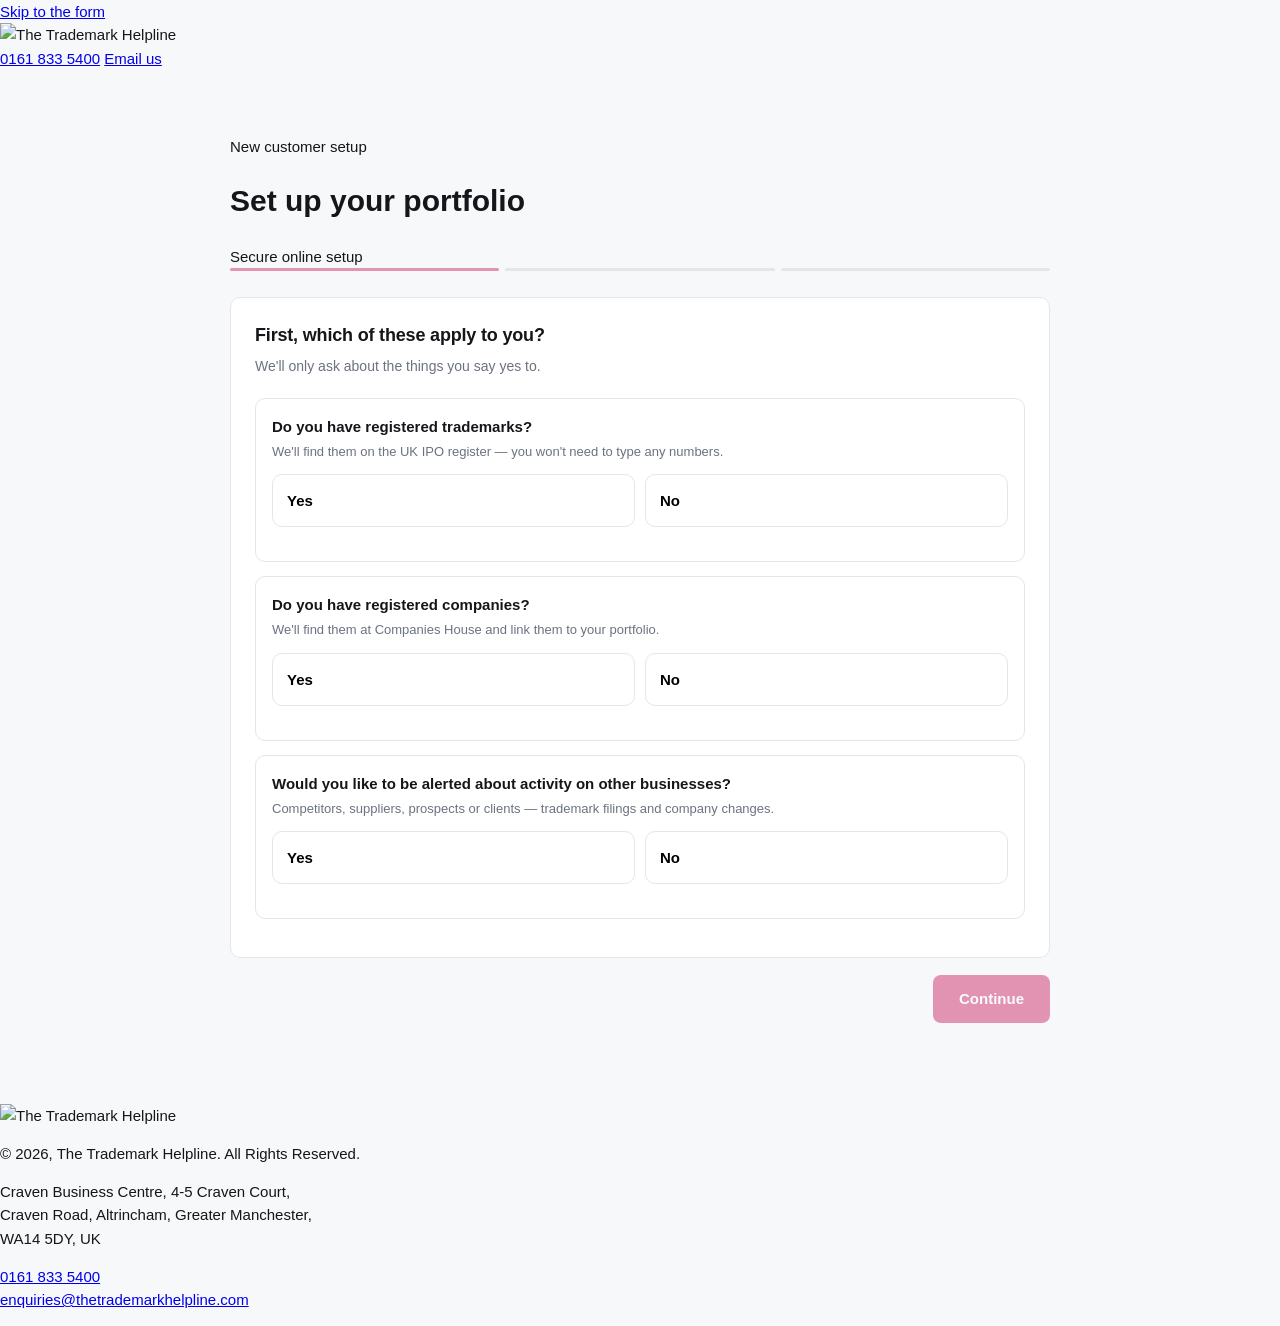
==== v2/index.html @ a7857f86 "update v2/index.html" ====
<!doctype html>
<html lang="en-GB">
<head>
<meta charset="utf-8">
<meta name="viewport" content="width=device-width, initial-scale=1">
<meta name="tmh-build" content="build 22 Sep 10:32">
<title>Set up your portfolio — The Trademark Helpline</title>
<style>
  :root{
    --ink:#14161a; --muted:#6b7280; --line:#e4e6ea; --bg:#f7f8fa; --card:#fff;
    --brand:#c81b5b; --brand-dark:#a5164b; --brand-tint:#fdeef4;
    --ok:#0f7b4f; --ok-tint:#e8f5ee; --warn:#8a5a00; --warn-tint:#fdf3e0;
    --r:10px;
  }
  *{box-sizing:border-box}
  body{margin:0;background:var(--bg);color:var(--ink);
       font:15px/1.55 -apple-system,BlinkMacSystemFont,"Segoe UI",Inter,Roboto,sans-serif}
  .wrap{max-width:860px;margin:0 auto;padding:28px 20px 80px}
  header{display:flex;align-items:baseline;gap:12px;margin-bottom:22px}
  header h1{font-size:21px;margin:0;letter-spacing:-.01em}
  header .sub{color:var(--muted);font-size:13px}

  /* progress */
  .steps{display:flex;gap:6px;margin-bottom:26px;flex-wrap:wrap}
  .steps div{flex:1;min-width:60px;height:3px;border-radius:2px;background:var(--line)}
  .steps div.done{background:var(--brand)}
  .steps div.now{background:var(--brand);opacity:.45}

  .card{background:var(--card);border:1px solid var(--line);border-radius:var(--r);
        padding:24px;margin-bottom:16px}
  h2{font-size:18px;margin:0 0 6px;letter-spacing:-.01em}
  .lead{color:var(--muted);margin:0 0 20px;font-size:14px}
  h3{font-size:14px;margin:22px 0 10px;text-transform:uppercase;letter-spacing:.05em;color:var(--muted)}

  /* choices */
  .choice{display:flex;gap:10px;margin:10px 0 18px}
  .choice button{flex:1;padding:14px;border:1px solid var(--line);background:#fff;
    border-radius:var(--r);font:inherit;cursor:pointer;text-align:left}
  .choice button:hover{border-color:var(--brand)}
  .choice button[aria-pressed="true"]{border-color:var(--brand);background:var(--brand-tint);
    box-shadow:inset 0 0 0 1px var(--brand)}
  .choice .q{font-weight:600;display:block}
  .choice .h{color:var(--muted);font-size:13px}

  .ask{border:1px solid var(--line);border-radius:var(--r);padding:16px;margin-bottom:14px}
  .ask p{margin:0 0 4px;font-weight:600}
  .ask .h{color:var(--muted);font-size:13px;margin-bottom:12px}

  /* search */
  .searchbar{display:flex;gap:8px;margin-bottom:6px}
  .searchbar select,.searchbar input,.searchbar button{
    font:inherit;padding:11px 12px;border:1px solid var(--line);border-radius:8px;background:#fff}
  .searchbar input{flex:1;min-width:0}
  .searchbar input:focus,.searchbar select:focus{outline:2px solid var(--brand);outline-offset:-1px}
  .searchbar button{background:var(--brand);color:#fff;border-color:var(--brand);
    cursor:pointer;font-weight:600;padding-inline:20px}
  .searchbar button:disabled{opacity:.5;cursor:default}
  .hint{color:var(--muted);font-size:13px;margin:0 0 16px}

  /* rows */
  .rows{border:1px solid var(--line);border-radius:var(--r);overflow:hidden;margin-bottom:14px}
  .row{display:flex;gap:12px;align-items:flex-start;padding:12px 14px;border-bottom:1px solid var(--line);
       background:#fff}
  .row:last-child{border-bottom:0}
  .row:hover{background:#fcfcfd}
  .row input[type=checkbox]{margin-top:3px;width:16px;height:16px;accent-color:var(--brand);flex:none}
  .row .main{flex:1;min-width:0}
  .row .t{font-weight:600}
  .row .m{color:var(--muted);font-size:13px;margin-top:1px}
  .row .act{flex:none}
  .row.pick{cursor:pointer}

  .tag{display:inline-block;font-size:11px;padding:2px 7px;border-radius:99px;
       border:1px solid var(--line);color:var(--muted);margin-left:6px;vertical-align:1px}
  .tag.ok{background:var(--ok-tint);color:var(--ok);border-color:transparent}
  .tag.warn{background:var(--warn-tint);color:var(--warn);border-color:transparent}
  .tag.brand{background:var(--brand-tint);color:var(--brand-dark);border-color:transparent}

  .group{border:1px solid var(--line);border-radius:var(--r);margin-bottom:14px;overflow:hidden}
  .group>.head{display:flex;justify-content:space-between;align-items:center;gap:12px;
       padding:13px 14px;background:#fbfbfc;border-bottom:1px solid var(--line)}
  .group>.head .t{font-weight:600}
  .group>.head .m{color:var(--muted);font-size:13px}

  button.link{background:none;border:0;color:var(--brand);font:inherit;cursor:pointer;
       padding:0;text-decoration:underline}
  button.ghost{background:#fff;border:1px solid var(--line);border-radius:8px;
       padding:7px 12px;font:inherit;cursor:pointer;font-size:13px}
  button.ghost:hover{border-color:var(--brand);color:var(--brand-dark)}

  /* users */
  .user{border:1px solid var(--line);border-radius:var(--r);padding:16px;margin-bottom:12px}
  .user .hd{display:flex;justify-content:space-between;align-items:center;margin-bottom:12px}
  .grid{display:grid;grid-template-columns:1fr 1fr;gap:10px}
  .grid label{display:block;font-size:12px;color:var(--muted);margin-bottom:4px}
  .grid input{width:100%;font:inherit;padding:9px 10px;border:1px solid var(--line);border-radius:8px}
  .grid input:focus{outline:2px solid var(--brand);outline-offset:-1px}
  .perms{display:flex;flex-wrap:wrap;gap:8px;margin-top:12px}
  .perms label{display:flex;align-items:center;gap:6px;font-size:13px;padding:6px 10px;
       border:1px solid var(--line);border-radius:99px;cursor:pointer}
  .perms input{accent-color:var(--brand)}
  .perms label:has(input:checked){border-color:var(--brand);background:var(--brand-tint)}

  /* nav */
  .nav{display:flex;justify-content:space-between;align-items:center;gap:12px;margin-top:8px}
  .nav .right{display:flex;gap:10px;align-items:center}
  .primary{background:var(--brand);color:#fff;border:0;border-radius:8px;padding:12px 26px;
       font:inherit;font-weight:600;cursor:pointer}
  .primary:disabled{opacity:.45;cursor:default}
  .secondary{background:#fff;border:1px solid var(--line);border-radius:8px;padding:12px 20px;
       font:inherit;cursor:pointer}
  .saved{color:var(--ok);font-size:13px}
  .saved.failed{color:#a11;font-weight:600}

  .empty{padding:26px;text-align:center;color:var(--muted);border:1px dashed var(--line);
       border-radius:var(--r);font-size:14px}
  .spin{display:inline-block;width:14px;height:14px;border:2px solid var(--line);
       border-top-color:var(--brand);border-radius:50%;animation:s .7s linear infinite;vertical-align:-2px}
  @keyframes s{to{transform:rotate(360deg)}}
  .err{background:#fdecec;color:#a11;border-radius:8px;padding:10px 12px;font-size:14px;margin-bottom:12px}
  .none{padding:18px;color:var(--muted);font-size:14px}
  @media(max-width:640px){.grid{grid-template-columns:1fr}.choice{flex-direction:column}}
  @media screen and (max-width:640px){.table-scroll{overflow-x:auto}}

  /* order summary */
  .done-head{border-left:3px solid var(--ok)}
  .sum-table{width:100%;border-collapse:collapse;font-size:14px}
  .sum-table td{padding:8px 12px 8px 14px;border-top:1px solid var(--line);vertical-align:top}
  .sum-table tr:first-child td{border-top:0}
  .sum-table td:nth-child(2),.sum-table td:nth-child(3),.sum-table td:nth-child(4){
    color:var(--muted);font-size:13px}
  .group .sum-table td{padding-left:14px}
  ol.next{margin:0 0 14px;padding-left:20px}
  ol.next li{margin-bottom:10px}
  ol.next strong{display:block}

  @media print{
    body{background:#fff}
    .wrap{padding:0;max-width:none}
    .nav,.steps,#printSummary{display:none}
    .card{border:0;padding:0 0 18px;margin:0;break-inside:avoid}
    .group,.sum-table tr{break-inside:avoid}
    h2{font-size:16px}
  }
</style>
<link rel="stylesheet" href="./assets/onboarding-shell.css">
</head>
<body>
<a class="skip-link" href="#onboarding-main">Skip to the form</a>
<header class="site-header">
  <div class="site-header__inner">
    <img src="./assets/tmh-logo-white.svg" alt="The Trademark Helpline" width="225" height="60">
    <div class="site-header__contact" aria-label="Contact The Trademark Helpline">
      <a href="tel:+441618335400">0161 833 5400</a>
      <a href="mailto:enquiries@thetrademarkhelpline.com">Email us</a>
    </div>
  </div>
</header>
<main class="wrap" id="onboarding-main">
  <div class="form-heading">
    <div>
      <p class="eyebrow">New customer setup</p>
      <h1>Set up your portfolio</h1>
    </div>
    <span class="sub">Secure online setup</span>
  </div>
  <div class="steps" id="progress"></div>
  <div id="stage"></div>
  <div class="nav">
    <button class="secondary" id="back">Back</button>
    <div class="right">
      <span class="saved" id="saved"></span>
      <button class="primary" id="next">Continue</button>
    </div>
  </div>
</main>
<footer class="site-footer">
  <div class="site-footer__inner">
    <div>
      <img src="./assets/tmh-logo-white.svg" alt="The Trademark Helpline" width="225" height="60">
      <p>© 2026, The Trademark Helpline. All Rights Reserved.</p>
    </div>
    <div class="site-footer__details">
      <p>Craven Business Centre, 4-5 Craven Court,<br>
        Craven Road, Altrincham, Greater Manchester,<br>WA14 5DY, UK</p>
      <p><a href="tel:+441618335400">0161 833 5400</a><br>
        <a href="mailto:enquiries@thetrademarkhelpline.com">enquiries@thetrademarkhelpline.com</a></p>
    </div>
  </div>
</footer>

<script>
const WATCH_TYPES = [
  ['competitor','Competitor'], ['supplier','Supplier'],
  ['prospect','Prospect'],     ['client','Client'],
];

/* Being in a portfolio is a view, not a claim of ownership. A client can
   legitimately hold a group company's mark, or one they merely want in sight,
   and neither implies a right to change it. Recorded per item, stated by the
   client at the moment they are looking at it — the only time they reliably
   know. Entitlement is derived from this later; it is never inferred from
   membership. */
const BASIS = [
  ['owned',      'We own this',        'Registered to us or our applicant record'],
  ['group',      'Group company',      'Owned by a company in our group'],
  ['managed',    'We manage it',       'Someone else owns it; we act for them'],
  ['monitoring', 'Monitoring only',    'Not ours — we want it in view'],
];
const basisSelect = (val, attr) => `<select ${attr} title="Why is this in your portfolio?">` +
  BASIS.map(([v,l])=>`<option value="${v}" ${(val||'owned')===v?'selected':''}>${l}</option>`).join('') +
  `</select>`;

function newSubmissionId(){
  if (globalThis.crypto?.randomUUID) return globalThis.crypto.randomUUID();
  return 'xxxxxxxx-xxxx-4xxx-yxxx-xxxxxxxxxxxx'.replace(/[xy]/g, c => {
    const r = Math.floor(Math.random() * 16);
    return (c === 'x' ? r : (r & 3) | 8).toString(16);
  });
}

const S = {
  submissionId: newSubmissionId(),
  version: 0,
  router: { trademarks:null, companies:null, watchlist:null },
  applicants: [],      // {ipo,name,kind,postcode,marks:[{...,include}],companies:[]}
  companies: [],       // {company_number,company_name,...,include}
  users: [ blankUser(true) ],
  watch: { applicants:[], companies:[] },   // each carries .relationship
};

function blankUser(primary){
  return { primary, first:'', last:'', position:'', email:'', mobile:'',
           reports: !!primary,
           perms:{ read:true, request:false, authorise:false, pay:false } };
}

const steps = () => {
  const out = [{id:'router', label:'About you'}];
  if (S.router.trademarks) out.push({id:'trademarks', label:'Trademarks'});
  if (S.router.companies)  out.push({id:'companies',  label:'Companies'});
  out.push({id:'users', label:'Users'});
  if (S.router.watchlist)  out.push({id:'watch', label:'Watchlist'});
  out.push({id:'review', label:'Review'});
  return out;
};
let at = 0;

const esc = s => String(s ?? '').replace(/[&<>"]/g, c => ({'&':'&amp;','<':'&lt;','>':'&gt;','"':'&quot;'}[c]));
const $  = s => document.querySelector(s);

function labelVisibleControls(){
  document.querySelectorAll('input, select, textarea').forEach(control => {
    if (control.getAttribute('aria-label') || control.getAttribute('aria-labelledby') ||
        control.getAttribute('title') || control.closest('label')) return;
    const label = control.parentElement?.querySelector(':scope > label');
    const name = label?.textContent?.trim() || control.getAttribute('placeholder');
    if (name) control.setAttribute('aria-label', name);
  });
}

const PORTAL_API = globalThis.TMH_PORTAL_API_BASE ||
  'https://tmh-portal-git-dev-alexs-projects-5ddeff74.vercel.app/api/onboarding-intake';
const LOOKUP_API = PORTAL_API + '/lookups';

/* What the registers said at the moment of the claim. Kept because a portfolio
   claim can be disputed later, and "the register showed this on this date" is
   the only defensible answer. Trimmed to identifiers and counts — the full
   payloads would bloat every save without adding evidential value. */
const EVIDENCE = [];
function note(path, d){
  const at = new Date().toISOString();
  const size = o => Array.isArray(o) ? o.length : undefined;
  EVIDENCE.push({
    at, endpoint: path,
    results: size(d?.results) ?? size(d?.trademarks) ?? size(d?.current),
    keys: (d?.results || []).slice(0, 25).map(x =>
            x.ipo_identifier ?? x.company_number ?? x.application_number ?? x.officer_id)
          .filter(Boolean),
    applicant: d?.applicant ? { ipo_identifier: d.applicant.ipo_identifier,
                                name: d.applicant.name,
                                company_number: d.applicant.company_number } : undefined,
    trademarks: (d?.trademarks || []).map(t => t.application_number),
    error: d?.error,
  });
  if (EVIDENCE.length > 200) EVIDENCE.splice(0, EVIDENCE.length - 200);
}

async function api(path){
  const r = await fetch(LOOKUP_API + path);
  if (!r.ok) throw new Error('lookup failed');
  const d = await r.json();
  note(path, d);
  return d;
}

/* ── persistence: every step is saved before moving on ─────────────── */
/* A save that fails must say so. This used to swallow the error and clear the
   label, so a client whose submission never reached the database saw exactly
   what a client whose submission landed saw. Note that the API answers 200 with
   `stored: "failed"` when the database write itself fails, so the HTTP status
   alone is not the answer. Returns whether it actually stored. */
async function save(){
  const next = S.version + 1;
  const body = { submission_id:S.submissionId, version:next,
    form_type:'new_customer', schema_version:'tmh-onboarding.new-customer.v1',
    completed:steps()[at].id === 'review',
    state:snapshot() };
  try{
    const r = await fetch(PORTAL_API + '/submissions', {method:'POST',
      headers:{'Content-Type':'application/json'}, body:JSON.stringify(body)});
    if (!r.ok) throw new Error('http ' + r.status);
    const d = await r.json();
    if (!d.stored || d.stored === 'failed')
      throw new Error(d.stored || 'not stored');
    S.submissionId = S.submissionId || d.submission_id;
    S.version = next;                    // only spend the version on success
    saveState('saved');
    return true;
  }catch(e){
    saveState('failed');
    return false;
  }
}

function saveState(kind){
  const el = $('#saved');
  if (kind === 'saved'){
    el.className = 'saved'; el.textContent = 'Saved';
    setTimeout(()=>{ if (el.textContent === 'Saved') el.textContent=''; }, 1800);
  } else {
    el.className = 'saved failed';
    el.textContent = 'Not saved — we will try again';
  }
}
function snapshot(){
  return {
    router: S.router,
    portfolio: {
      applicants: S.applicants.map(a => ({
        ipo_identifier:a.ipo, name:a.name, basis:a.basis || 'owned',
        trademarks: a.marks.filter(m=>m.include).map(m=>m.application_number),
        excluded:   a.marks.filter(m=>!m.include).map(m=>m.application_number),
      })),
      companies: S.companies.filter(c=>c.include)
                  .map(c=>({company_number:c.company_number, company_name:c.company_name,
                            basis:c.basis || 'owned', via:c.via})),
    },
    watchlist: {
      applicants: S.watch.applicants.map(a=>({
        ipo_identifier:a.ipo, name:a.name, relationship:a.relationship,
        trademarks:a.marks.filter(m=>m.include).map(m=>m.application_number) })),
      companies: S.watch.companies.filter(c=>c.include)
                  .map(c=>({company_number:c.company_number, company_name:c.company_name,
                            relationship:c.relationship, via:c.via})),
    },
    users: S.users.map(u => ({...u, receives_reports:!!u.reports})),
    lookup_evidence: EVIDENCE,
  };
}

/* ── step 1: router ────────────────────────────────────────────────── */
function viewRouter(){
  const yn = (key, q, hint) => `
    <div class="ask">
      <p>${q}</p><div class="h">${hint}</div>
      <div class="choice">
        <button data-k="${key}" data-v="1" aria-pressed="${S.router[key]===true}">
          <span class="q">Yes</span></button>
        <button data-k="${key}" data-v="0" aria-pressed="${S.router[key]===false}">
          <span class="q">No</span></button>
      </div>
    </div>`;
  return `<div class="card">
    <h2>First, which of these apply to you?</h2>
    <p class="lead">We'll only ask about the things you say yes to.</p>
    ${yn('trademarks','Do you have registered trademarks?',
         'We\'ll find them on the UK IPO register — you won\'t need to type any numbers.')}
    ${yn('companies','Do you have registered companies?',
         'We\'ll find them at Companies House and link them to your portfolio.')}
    ${yn('watchlist','Would you like to be alerted about activity on other businesses?',
         'Competitors, suppliers, prospects or clients — trademark filings and company changes.')}
  </div>`;
}

/* ── step 2: trademarks ────────────────────────────────────────────── */
function viewTrademarks(mode){
  const W = mode === 'watch';
  const list = W ? S.watch.applicants : S.applicants;
  return `<div class="card">
    <h2>${W ? 'Trademarks to watch' : 'Your trademarks'}</h2>
    <p class="lead">${W
      ? 'Search for a brand or business whose trademarks you want to follow.'
      : 'Search by trademark name or by the name it\'s registered under. We\'ll pull in everything that applicant owns.'}</p>
    <div class="searchbar">
      <select id="tmMode">
        <option value="trademark">Trademark name</option>
        <option value="applicant">Applicant name</option>
      </select>
      <input id="tmQ" placeholder="e.g. your brand name" autocomplete="off">
      <button id="tmGo">Search</button>
    </div>
    <p class="hint">Not sure? Search the brand name as it appears on the register.</p>
    <div id="tmResults">${tmSearch && tmSearch.W===W
        ? renderTmResults(tmSearch.data, tmSearch.mode, W) : ''}</div>
    ${list.length ? `<h3>${W?'Watching':'In your portfolio'}</h3>` : ''}
    <div id="tmChosen">${list.map((a,i)=>applicantCard(a,i,W)).join('')}</div>
    ${!list.length ? `<div class="empty">Nothing added yet. Search above to begin.</div>` : ''}
  </div>`;
}

function applicantCard(a, i, W){
  const on = a.marks.filter(m=>m.include).length;
  return `<div class="group">
    <div class="head">
      <div>
        <div class="t">${esc(a.name)}</div>
        <div class="m">Applicant ${a.ipo}${a.postcode?' · '+esc(a.postcode):''} ·
          ${on} of ${a.marks.length} selected</div>
      </div>
      <div style="display:flex;gap:8px;align-items:center">
        ${W ? relSelect(a.relationship, `data-rel-app="${i}"`)
            : basisSelect(a.basis, `data-basis-app="${i}"`)}
        <button class="ghost" data-drop-app="${i}" ${W?'data-w="1"':''}>Remove</button>
      </div>
    </div>
    ${a.similar && a.similar.length ? a.similar.map(s=>`
      <div class="row" style="background:var(--warn-tint)">
        <div class="main">
          <div class="t">${esc(s.name)} <span class="tag warn">${esc(s.confidence)}</span></div>
          <div class="m">Applicant ${s.ipo_identifier} · ${s.trademark_count} trademarks${
            s.postcode?' · '+esc(s.postcode):''}</div>
          <div class="m">This looks like the same business under a second record. Add it too?</div>
        </div>
        <div class="act">
          <button class="ghost" data-add-similar="${s.ipo_identifier}" ${W?'data-w="1"':''}>Add</button>
        </div>
      </div>`).join('') : ''}
    <div class="rows" style="border:0;border-radius:0">
      ${a.marks.map((m,j)=>`
        <div class="row">
          <input type="checkbox" ${m.include?'checked':''}
                 data-mark="${i}:${j}" ${W?'data-w="1"':''}>
          <div class="main">
            <div class="t">${esc(m.mark_text || m.application_number)}
              <span class="tag">${esc(m.status||'')}</span></div>
            <div class="m">${esc(m.application_number)}${
              m.mark_type?' · '+esc(m.mark_type):''}${m.expiry?' · renews '+esc(m.expiry):''}</div>
          </div>
        </div>`).join('')}
    </div>
  </div>`;
}

const relSelect = (val, attr) => `<select ${attr}>` +
  WATCH_TYPES.map(([v,l])=>`<option value="${v}" ${val===v?'selected':''}>${l}</option>`).join('') +
  `</select>`;

/* ── step 3: companies ─────────────────────────────────────────────── */
function viewCompanies(mode){
  const W = mode === 'watch';
  const list = W ? S.watch.companies : S.companies;
  return `<div class="card">
    <h2>${W ? 'Companies to watch' : 'Your companies'}</h2>
    <p class="lead">${W
      ? 'Search for companies you want to follow.'
      : 'Search by company name, or find every company you\'re a director of by searching your own name.'}</p>
    <div class="searchbar">
      <select id="coMode">
        <option value="company">Company name</option>
        <option value="officer">My name (find all my companies)</option>
      </select>
      <input id="coQ" placeholder="e.g. your company name" autocomplete="off">
      <button id="coGo">Search</button>
    </div>
    <p class="hint">Searching by name finds every company where you're listed as an officer.</p>
    <div id="coResults">${coSearch && coSearch.W===W ? coResultsHtml(W) : ''}</div>
    ${list.length ? `<h3>${W?'Watching':'In your portfolio'}</h3>` : ''}
    <div id="coChosen">
      ${list.map((c,i)=>`
        <div class="group">
          <div class="row" style="border-bottom:0">
            <input type="checkbox" ${c.include?'checked':''} data-co="${i}" ${W?'data-w="1"':''}>
            <div class="main">
              <div class="t">${esc(c.company_name)}
                <span class="tag ${c.company_status==='active'?'ok':''}">${esc(c.company_status||'')}</span></div>
              <div class="m">${esc(c.company_number)}${c.postcode?' · '+esc(c.postcode):''}</div>
            </div>
            <div class="act" style="display:flex;gap:8px;align-items:center">
              ${W?relSelect(c.relationship, `data-rel-co="${i}"`)
                 :basisSelect(c.basis, `data-basis-co="${i}"`)}
              <button class="ghost" data-officers="${esc(c.company_number)}"
                      ${W?'data-w="1"':''}>People</button>
            </div>
          </div>
          <div data-officers-panel="${esc(c.company_number)}"></div>
        </div>`).join('')}
    </div>
    ${!list.length ? `<div class="empty">Nothing added yet. Search above to begin.</div>` : ''}
  </div>`;
}

/* ── step 4: users ─────────────────────────────────────────────────── */
function viewUsers(){
  return `<div class="card">
    <h2>Who should have access?</h2>
    <p class="lead">You're the primary user. Add colleagues or an adviser if someone else
      manages your trademarks.</p>
    ${S.users.map((u,i)=>`
      <div class="user">
        <div class="hd">
          <strong>${u.primary?'Primary user':'User '+(i+1)}</strong>
          ${u.primary?'':`<button class="link" data-drop-user="${i}">Remove</button>`}
        </div>
        <div class="grid">
          <div><label>First name</label><input data-u="${i}:first" value="${esc(u.first)}"></div>
          <div><label>Last name</label><input data-u="${i}:last" value="${esc(u.last)}"></div>
          <div><label>Position</label><input data-u="${i}:position" value="${esc(u.position)}"></div>
          <div><label>Email</label><input data-u="${i}:email" type="email" value="${esc(u.email)}"></div>
          <div><label>Mobile${u.primary?'':' (optional)'}</label>
               <input data-u="${i}:mobile" value="${esc(u.mobile)}"></div>
        </div>
        <div class="perms">
          ${[['read','Read only'],['request','Request changes'],
             ['authorise','Authorise changes'],['pay','Make payments']]
            .map(([k,l])=>`<label><input type="checkbox" data-p="${i}:${k}"
              ${u.perms[k]?'checked':''}> ${l}</label>`).join('')}
          <label><input type="checkbox" data-rep="${i}" ${u.reports?'checked':''}>
            Receives monitoring reports</label>
        </div>
        ${u.primary && !u.reports ? `<p class="hint" style="margin:8px 0 0">Reports will go to
          whoever is ticked below instead of you.</p>` : ''}
      </div>`).join('')}
    <button class="ghost" id="addUser">Add another user</button>
  </div>`;
}

/* ── step 6: review ────────────────────────────────────────────────── */
function viewReview(){
  const marks = S.applicants.reduce((n,a)=>n+a.marks.filter(m=>m.include).length,0);
  const cos   = S.companies.filter(c=>c.include).length;
  const wm    = S.watch.applicants.reduce((n,a)=>n+a.marks.filter(m=>m.include).length,0);
  const wc    = S.watch.companies.filter(c=>c.include).length;
  const line = (l,v) => `<div class="row"><div class="main"><div class="t">${l}</div></div>
      <div class="act"><strong>${v}</strong></div></div>`;
  return `<div class="card">
    <h2>Check this over</h2>
    <p class="lead">This is what we'll set up. You can change any of it later in the portal.</p>
    <div class="rows">
      ${line('Trademarks in your portfolio', marks)}
      ${line('Companies in your portfolio', cos)}
      ${S.router.watchlist ? line('Trademarks on your watchlist', wm) : ''}
      ${S.router.watchlist ? line('Companies on your watchlist', wc) : ''}
      ${line('People with access', S.users.length)}
    </div>
    <h3>Excluded</h3>
    <p class="hint">Anything you unticked stays out of your portfolio. You can add it later.</p>
  </div>`;
}

/* ── the order summary ────────────────────────────────────────────────
   The last thing a client sees, and the only record they keep. It lists what
   was actually set up rather than a count of it — a client who is told "9
   trademarks" cannot check that; one who is shown all nine can. Printable,
   because people file these. */
function viewSummary(){
  const ref = (S.submissionId || '').slice(0, 8).toUpperCase();
  const when = new Date().toLocaleDateString('en-GB',
    {day:'numeric', month:'long', year:'numeric'});

  const markRows = list => list.flatMap(a => a.marks.filter(m => m.include).map(m => `
    <tr><td><strong>${esc(m.mark_text || m.application_number)}</strong></td>
        <td>${esc(m.application_number)}</td>
        <td>${esc(m.status || '')}</td>
        <td>${m.expiry ? 'renews ' + esc(String(m.expiry).slice(0,10)) : ''}</td></tr>`)).join('');

  const owned   = S.applicants;
  const ownMarks = owned.reduce((n,a)=>n+a.marks.filter(m=>m.include).length,0);
  const cos     = S.companies.filter(c=>c.include);
  const wApps   = S.watch.applicants;
  const wMarks  = wApps.reduce((n,a)=>n+a.marks.filter(m=>m.include).length,0);
  const wCos    = S.watch.companies.filter(c=>c.include);
  const excluded = owned.reduce((n,a)=>n+a.marks.filter(m=>!m.include).length,0);

  const perm = u => (Object.entries(u.perms||{}).filter(([,v])=>v).map(([k])=>({
    read:'View the portfolio', request:'Request changes',
    authorise:'Authorise changes', pay:'Make payments'}[k] || k)).join(' · ') || 'View only')
    + (u.reports ? ' · Reports requested' : '');

  return `<div class="card done-head">
      <h2>Your details have been received</h2>
      <p class="lead">Submission reference <strong>${esc(ref)}</strong> · ${when}.
        Keep this reference if you need to contact us about your submission.</p>
      <button class="primary" id="continuePortalSetup">Continue to secure Portal access</button>
      <button class="ghost secondary-action" id="printSummary">Print or save a PDF copy</button>
    </div>

    <div class="card">
      <h2>What you submitted for review</h2>
      <div class="rows" style="margin-bottom:20px">
        ${sumRow('Trademarks in your portfolio', ownMarks)}
        ${cos.length ? sumRow('Companies linked to your portfolio', cos.length) : ''}
        ${wMarks || wCos.length ? sumRow('Trademarks on your watchlist', wMarks) : ''}
        ${wCos.length ? sumRow('Companies on your watchlist', wCos.length) : ''}
        ${sumRow('People named for requested access', S.users.length)}
      </div>

      ${owned.length ? `<h3>Trademarks in your portfolio</h3>
        ${owned.map(a => `<div class="group">
            <div class="head"><div><div class="t">${esc(a.name)}</div>
              <div class="m">Applicant ${esc(a.ipo)} · ${
                a.marks.filter(m=>m.include).length} in your portfolio ·
                ${esc(BASIS_LABEL[a.basis||'owned'])}</div></div></div>
            <div class="table-scroll" tabindex="0" role="region" aria-label="Trademarks in your portfolio">
              <table class="sum-table">${markRows([a])}</table>
            </div>
          </div>`).join('')}
        ${excluded ? `<p class="hint">${excluded} trademark${excluded===1?'':'s'} you
          unticked ${excluded===1?'is':'are'} not included. Tell us any time and we will add
          ${excluded===1?'it':'them'}.</p>` : ''}` : ''}

      ${cos.length ? `<h3>Companies in your portfolio</h3>
        <div class="table-scroll" tabindex="0" role="region" aria-label="Companies in your portfolio">
        <table class="sum-table">${cos.map(c=>`<tr>
          <td><strong>${esc(c.company_name)}</strong></td>
          <td>${esc(c.company_number)}</td>
          <td>${esc(c.company_status||'')}</td>
          <td>${esc(BASIS_LABEL[c.basis||'owned'])}</td></tr>`).join('')}</table>
        </div>` : ''}

      ${wApps.length || wCos.length ? `<h3>Your watchlist</h3>
        <div class="table-scroll" tabindex="0" role="region" aria-label="Your watchlist">
        <table class="sum-table">
          ${wApps.map(a=>`<tr><td><strong>${esc(a.name)}</strong></td>
            <td>${a.marks.filter(m=>m.include).length} trademarks</td>
            <td>${esc(a.relationship||'')}</td><td></td></tr>`).join('')}
          ${wCos.map(c=>`<tr><td><strong>${esc(c.company_name)}</strong></td>
            <td>${esc(c.company_number)}</td>
            <td>${esc(c.relationship||'')}</td><td></td></tr>`).join('')}
        </table></div>` : ''}

      <h3>Requested access</h3>
      <div class="table-scroll" tabindex="0" role="region" aria-label="Requested access">
      <table class="sum-table">
        ${S.users.map(u=>`<tr>
          <td><strong>${esc(u.first)} ${esc(u.last)}</strong>${
            u.primary?' <span class="tag brand">main contact</span>':''}</td>
          <td>${esc(u.email)}</td>
          <td colspan="2">${esc(perm(u))}</td></tr>`).join('')}
      </table>
      </div>
    </div>

    <div class="card">
      <h2>What happens next</h2>
      <ol class="next">
        <li><strong>We review your submitted details.</strong>
          If anything needs confirming we will email you before going further.</li>
        <li><strong>Verify your primary email.</strong>
          Continue to the Portal, accept the current policies, then use the
          secure link we email you.</li>
        <li><strong>Your submitted details remain pending.</strong>
          This submission does not activate Portal access or monitoring.
          Email verification creates only a provisional account; it does not
          activate ownership or authority.</li>
      </ol>
      <p class="hint">This summary records your requested portfolio, access and report
        recipients. It does not by itself give anyone the right to make changes to a
        trademark. We will confirm the appropriate authority before acting.</p>
      <p class="hint" style="margin-bottom:0">Something not right? Call us on
        <a href="tel:+441618335400">+44 161 833 5400</a> and give us submission reference
        <strong>${esc(ref)}</strong>.
        Nothing here is fixed — you can add, remove or change any of it later.</p>
    </div>`;
}

const BASIS_LABEL = Object.fromEntries(BASIS.map(([v,l])=>[v,l]));

function viewSaveFailed(){
  return `<div class="card" style="border-left:3px solid #a11">
    <h2>We could not save your details</h2>
    <p class="lead">Nothing has been lost — everything you entered is still on this
      page. This is a problem at our end, not with anything you did.</p>
    <button class="ghost" id="retrySubmit">Try again</button>
    <p class="hint" style="margin:14px 0 0">If it fails again, call us on
      <a href="tel:+441618335400">+44 161 833 5400</a> and we will take the details
      over the phone. Please do not close this page until you have spoken to us.</p>
  </div>`;
}

const sumRow = (label, value) => `<div class="row"><div class="main">
    <div class="t">${label}</div></div><div class="act"><strong>${value}</strong></div></div>`;

/* ── rendering ─────────────────────────────────────────────────────── */
function render(){
  const st = steps();
  at = Math.min(at, st.length-1);
  $('#progress').innerHTML = st.map((s,i)=>
    `<div class="${i<at?'done':i===at?'now':''}" title="${s.label}"></div>`).join('');
  const id = st[at].id;
  const html = {
    router:      viewRouter,
    trademarks:  ()=>viewTrademarks('own'),
    companies:   ()=>viewCompanies('own'),
    users:       viewUsers,
    watch:       viewWatch,
    review:      viewReview,
  }[id]();
  $('#stage').innerHTML = html;
  $('#back').style.visibility = at ? 'visible' : 'hidden';
  $('#next').textContent = id==='review' ? 'Create my portfolio' : 'Continue';
  $('#next').disabled = !valid(id);
  wire(id);
  labelVisibleControls();
}

/* A search result list must survive adding something from it. Selecting an
   officer used to replace the list with that person's companies, so picking a
   second record meant searching again — while the hint told you that you could
   pick more than one. Held here so render() can put it back. */
let tmSearch = null;   // {W, mode, data, q}
let coSearch = null;   // {W, mode, results, q}
let coOpen   = {};     // officer_id -> {data, added, taken[]} — several may be open

let watchTab = 'trademarks';
function viewWatch(){
  return `<div class="card" style="padding-bottom:6px">
      <h2>Your watchlist</h2>
      <p class="lead">Follow other businesses — you'll be alerted to trademark filings and
        company changes. Tell us how each one relates to you.</p>
      <div class="choice" style="margin-bottom:0">
        <button data-tab="trademarks" aria-pressed="${watchTab==='trademarks'}">
          <span class="q">Trademarks</span><span class="h">Follow a brand</span></button>
        <button data-tab="companies" aria-pressed="${watchTab==='companies'}">
          <span class="q">Companies</span><span class="h">Follow a business</span></button>
      </div>
    </div>
    ${watchTab==='trademarks' ? viewTrademarks('watch') : viewCompanies('watch')}`;
}

function valid(id){
  if (id==='router') return Object.values(S.router).every(v=>v!==null);
  if (id==='users'){
    const p = S.users[0];
    const recipients = S.users.filter(u=>u.reports);
    return p.first.trim() && p.last.trim() && /.+@.+\..+/.test(p.email) && p.mobile.trim()
      && recipients.length > 0
      && recipients.every(u=>u.first.trim() && u.last.trim() && /.+@.+\..+/.test(u.email));
  }
  return true;
}

/* ── events ────────────────────────────────────────────────────────── */
function wire(id){
  if (id==='router'){
    $('#stage').querySelectorAll('[data-k]').forEach(b => b.onclick = () => {
      S.router[b.dataset.k] = b.dataset.v === '1';
      render();
    });
  }

  if (id==='trademarks' || (id==='watch' && watchTab==='trademarks')){
    const W = id==='watch';
    const go = async () => {
      const q = $('#tmQ').value.trim(); if (q.length<2) return;
      const mode = $('#tmMode').value;
      $('#tmResults').innerHTML = '<div class="none"><span class="spin"></span> Searching…</div>';
      try{
        const d = await api(`/api/search/${mode}?q=${encodeURIComponent(q)}`);
        tmSearch = { W, mode, q, data: d };
        render();
      }catch(e){ $('#tmResults').innerHTML = '<div class="err">Search unavailable. Try again.</div>'; }
    };
    $('#tmGo').onclick = go;
    $('#tmQ').onkeydown = e => { if (e.key==='Enter') go(); };
    if (tmSearch && tmSearch.W===W) { $('#tmQ').value = tmSearch.q; wireTmResults(W); }
    bindChosen(W);
  }

  if (id==='companies' || (id==='watch' && watchTab==='companies')){
    const W = id==='watch';
    const go = async () => {
      const q = $('#coQ').value.trim(); if (q.length<2) return;
      const mode = $('#coMode').value;
      $('#coResults').innerHTML = '<div class="none"><span class="spin"></span> Searching…</div>';
      try{
        const d = await api(`/api/search/${mode}?q=${encodeURIComponent(q)}`);
        coSearch = { W, mode, q, results: d.results || [] };
        coOpen = {};
        render();
      }catch(e){ $('#coResults').innerHTML = '<div class="err">Search unavailable. Try again.</div>'; }
    };
    $('#coGo').onclick = go;
    $('#coQ').onkeydown = e => { if (e.key==='Enter') go(); };
    if (coSearch && coSearch.W===W) { $('#coQ').value = coSearch.q;
                                      $('#coMode').value = coSearch.mode; }
    wireCoResults(W);
    bindChosen(W);
  }

  if (id==='watch'){
    $('#stage').querySelectorAll('[data-tab]').forEach(b => b.onclick = () => {
      watchTab = b.dataset.tab; render();
    });
  }

  if (id==='users'){
    $('#stage').querySelectorAll('[data-u]').forEach(inp => inp.oninput = () => {
      const [i,f] = inp.dataset.u.split(':'); S.users[i][f] = inp.value;
      $('#next').disabled = !valid('users');
    });
    $('#stage').querySelectorAll('[data-p]').forEach(inp => inp.onchange = () => {
      const [i,k] = inp.dataset.p.split(':'); S.users[i].perms[k] = inp.checked;
    });
    $('#stage').querySelectorAll('[data-drop-user]').forEach(b => b.onclick = () => {
      S.users.splice(+b.dataset.dropUser,1); render();
    });
    $('#addUser').onclick = () => { S.users.push(blankUser(false)); render(); };
    $('#stage').querySelectorAll('[data-rep]').forEach(b => b.onchange = () => {
      const i = +b.dataset.rep;
      S.users[i].reports = b.checked;
      if (!S.users.some(u => u.reports)) S.users[i].reports = true;
      render();
    });
  }
}

function bindChosen(W){
  $('#stage').querySelectorAll('[data-mark]').forEach(cb => cb.onchange = () => {
    const [i,j] = cb.dataset.mark.split(':').map(Number);
    (W?S.watch.applicants:S.applicants)[i].marks[j].include = cb.checked;
  });
  $('#stage').querySelectorAll('[data-co]').forEach(cb => cb.onchange = () => {
    (W?S.watch.companies:S.companies)[+cb.dataset.co].include = cb.checked;
  });
  $('#stage').querySelectorAll('[data-drop-app]').forEach(b => b.onclick = () => {
    (W?S.watch.applicants:S.applicants).splice(+b.dataset.dropApp,1); render();
  });
  $('#stage').querySelectorAll('[data-rel-app]').forEach(s => s.onchange = () => {
    S.watch.applicants[+s.dataset.relApp].relationship = s.value;
  });
  $('#stage').querySelectorAll('[data-rel-co]').forEach(s => s.onchange = () => {
    S.watch.companies[+s.dataset.relCo].relationship = s.value;
  });
  $('#stage').querySelectorAll('[data-basis-app]').forEach(s => s.onchange = () => {
    S.applicants[+s.dataset.basisApp].basis = s.value;
  });
  $('#stage').querySelectorAll('[data-basis-co]').forEach(s => s.onchange = () => {
    S.companies[+s.dataset.basisCo].basis = s.value;
  });
  $('#stage').querySelectorAll('[data-add-similar]').forEach(b => b.onclick = async () => {
    b.disabled = true; b.textContent = 'Adding…';
    await addApplicant(b.dataset.addSimilar, W); render();
  });
  $('#stage').querySelectorAll('[data-officers]').forEach(b => b.onclick = () =>
    showOfficers(b.dataset.officers, W, false));
}

/* ── officers of a company you have already added ──────────────────────
   Most people cannot pick themselves out of a list of namesakes, but they can
   always find themselves in the officer list of their own company. From there
   we already know exactly who they are, so their other companies follow. */
async function showOfficers(number, W, all){
  const panel = $(`[data-officers-panel="${number}"]`);
  if (!panel) return;
  if (panel.dataset.open === '1' && !all){ panel.dataset.open=''; panel.innerHTML=''; return; }
  panel.dataset.open = '1';
  panel.innerHTML = `<div class="none"><span class="spin"></span> Looking up officers…</div>`;

  let d;
  try { d = await api(`/api/company/${number}/officers${all?'?scope=all':''}`); }
  catch(e){ panel.innerHTML = `<div class="err">Could not reach Companies House.</div>`; return; }
  if (d.error){ panel.innerHTML = `<div class="err">${esc(d.error)}</div>`; return; }

  const rows = [...(d.current||[]), ...(d.former||[])];
  if (!rows.length){ panel.innerHTML = `<div class="none">No officers on record.</div>`; return; }

  panel.innerHTML = `
    <div class="rows" style="border:0;border-radius:0;border-top:1px solid var(--line)">
      ${rows.map(o=>`
        <div class="row pick" data-officer-pick="${esc(o.officer_id)}">
          <div class="main">
            <div class="t">${esc(o.name)}
              ${o.resigned_on?'<span class="tag warn">former</span>':''}</div>
            <div class="m">${esc(o.officer_role||'')}${
              o.appointment_count!=null
                ? ' · '+o.appointment_count+' appointment'+(o.appointment_count===1?'':'s')
                : ''}${o.appointed_on?' · since '+esc(o.appointed_on):''}</div>
          </div>
          <div class="act"><button class="ghost">See companies</button></div>
        </div>`).join('')}
    </div>
    ${!all && d.former_count ? `<div style="padding:10px 14px"><button class="link" `
      + `data-officers-all="${esc(number)}">Show ${d.former_count} former `
      + `officer${d.former_count===1?'':'s'}</button></div>` : ''}`;

  panel.querySelectorAll('[data-officers-all]').forEach(b => b.onclick = () =>
    showOfficers(number, W, true));
  panel.querySelectorAll('[data-officer-pick]').forEach(row => row.onclick = async () => {
    row.style.opacity = .5;
    const id = row.dataset.officerPick;
    const o  = rows.find(x => String(x.officer_id) === String(id)) || {};
    const d2 = await api(`/api/officer/${id}/companies`);

    /* Hand off to the one list of people at the top of the step, rather than
       running a second, subtly different version of it down here. The officer
       list of a company is how you *find* the person; everything after that —
       their companies, their other records — happens in one place. */
    coSearch = { W, mode:'officer', q: o.name || '',
                 results: [{ officer_id:id, name: d2.officer_name || o.name,
                             appointment_count: (d2.results||[]).length,
                             locality: o.locality || '',
                             description: `Found on ${number}` }] };
    coOpen = { [id]: { data:d2, added:false, taken:[] } };
    panel.dataset.open = '';
    render();
    mergeOtherRecords(id);
    $('#coResults')?.scrollIntoView?.({behavior:'smooth', block:'start'});
  });
}

function renderTmResults(d, mode, W){
  const r = d.results || [];
  if (d.error) return `<div class="err">${esc(d.error)}</div>`;
  if (!r.length) return `<div class="none">Nothing found. Try a different spelling,
      or search by the name it's registered under.</div>`;
  if (mode==='applicant'){
    return `<div class="rows">${r.map(a=>`
      <div class="row pick" data-pick-app="${a.ipo_identifier}">
        <div class="main">
          <div class="t">${esc(a.name)}</div>
          <div class="m">${a.trademark_count} trademark${a.trademark_count===1?'':'s'}${
            a.postcode?' · '+esc(a.postcode):''}${a.kind?' · '+esc(a.kind):''}</div>
        </div>
        <div class="act"><button class="ghost">Select</button></div>
      </div>`).join('')}</div>`;
  }
  return `<div class="rows">${r.map(m=>{
    const a = (m.applicants||[])[0] || {};
    return `<div class="row pick" data-pick-app="${a.ipo_identifier||''}">
      <div class="main">
        <div class="t">${esc(m.mark_text||m.application_number)}
          <span class="tag">${esc(m.status||'')}</span></div>
        <div class="m">${esc(m.application_number)}${a.name?' · '+esc(a.name):''}</div>
      </div>
      <div class="act"><button class="ghost">Select</button></div>
    </div>`;}).join('')}</div>
    <p class="hint">Selecting a trademark brings in everything else that applicant owns.</p>`;
}

function wireTmResults(W){
  const list = W ? S.watch.applicants : S.applicants;
  $('#stage').querySelectorAll('[data-pick-app]').forEach(row => {
    const ipo = row.dataset.pickApp;
    if (list.some(a => String(a.ipo) === String(ipo))) {
      // already in the portfolio: say so rather than letting them add it twice
      row.style.opacity = .55;
      const b = row.querySelector('.act button');
      if (b) { b.textContent = 'Added'; b.disabled = true; }
      return;
    }
    row.onclick = async () => {
      if (!ipo) return;
      row.style.opacity = .5;
      await addApplicant(ipo, W);
      render();
    };
  });
}

async function addApplicant(ipo, W){
  const list = W ? S.watch.applicants : S.applicants;
  if (list.some(a => String(a.ipo) === String(ipo))) return;
  const d = await api(`/api/applicant/${ipo}`);
  if (d.error) return;
  const rec = {
    ipo: d.applicant.ipo_identifier, name: d.applicant.name,
    kind: d.applicant.kind, postcode: d.applicant.postcode,
    marks: (d.trademarks||[]).map(m => ({...m, include:true})),
    similar: [],
    relationship: W ? 'competitor' : undefined,
  };
  list.push(rec);
  if (!W){
    for (const c of (d.companies||[])){
      if (!S.companies.some(x=>x.company_number===c.company_number))
        S.companies.push({...c, include:true});
    }
  }
  try{
    const sim = await api(`/api/applicant/${ipo}/similar`);
    rec.similar = (sim.results||[]).filter(s => !list.some(a=>String(a.ipo)===String(s.ipo_identifier)));
  }catch(e){}
}

function renderCoResults(r, W){
  if (!r.length) return `<div class="none">No companies found.</div>`;
  return `<div class="rows">${r.map(c=>`
    <div class="row pick" data-pick-co='${esc(JSON.stringify(c))}'>
      <div class="main">
        <div class="t">${esc(c.company_name)}
          <span class="tag ${c.company_status==='active'?'ok':''}">${esc(c.company_status||'')}</span></div>
        <div class="m">${esc(c.company_number)}${c.postcode?' · '+esc(c.postcode):''}</div>
      </div>
      <div class="act"><button class="ghost">Add</button></div>
    </div>`).join('')}</div>`;
}

function coResultsHtml(W){
  if (!coSearch) return '';
  return coSearch.mode === 'company'
    ? renderCoResults(coSearch.results, W)
    : renderOfficerResults(coSearch.results);
}

/* One list of people, not two. Every record that might be this person appears
   here — the ones Companies House search returned, plus any matched afterwards
   on date of birth. Each expands in place, several at a time, so someone with
   ten records can work down the list instead of starting again after each. */
function renderOfficerResults(r){
  if (!r.length) return `<div class="none">No one found with that name.</div>`;

  const merged = r.filter(o => o.also_you).length;
  return `${merged ? `<div class="card" data-other-records="1"
      style="background:var(--warn-tint);border-color:transparent;padding:16px;margin-bottom:12px">
      <div class="t">${merged} more record${merged===1?'':'s'} share your date of birth</div>
      <p class="m" style="margin:4px 0 0">Companies House does not link a person's
        records together, so the same person is filed more than once. They are marked
        <span class="tag warn">likely you</span> below.</p>
    </div>` : ''}

    <div class="rows">${r.map(o=>{
      const open  = coOpen[o.officer_id];
      const added = open && open.added;
      return `<div class="row pick" data-pick-officer="${esc(o.officer_id)}"
          ${open?'style="background:var(--brand-tint)"':''}>
        <div class="main">
          <div class="t">${esc(o.name)}
            ${o.also_you?'<span class="tag warn">likely you</span>':''}
            ${added?'<span class="tag ok">added</span>':''}</div>
          <div class="m">${esc(o.description || (
            (o.appointment_count!=null ? o.appointment_count+' appointment'+(o.appointment_count===1?'':'s') : '')
            + (o.date_of_birth ? ' · born '+esc(o.date_of_birth) : '')))}${
            o.locality?' · '+esc(o.locality):''}</div>
        </div>
        <div class="act"><button class="ghost">${open?'Hide':'See companies'}</button></div>
      </div>
      ${open ? `<div data-officer-panel="${esc(o.officer_id)}" style="padding:0 14px 14px">
          ${officerCompaniesHtml(open.data, added)}</div>` : ''}`;
    }).join('')}</div>

    <div style="display:flex;gap:8px;align-items:center;margin:0 0 16px;flex-wrap:wrap">
      <span class="hint" style="margin:0">Filed under a different spelling?</span>
      <input id="otherSpelling" placeholder="e.g. Casey Sample"
        style="font:inherit;padding:7px 10px;border:1px solid var(--line);border-radius:8px;flex:1;min-width:180px">
      <button class="ghost" id="otherSpellingGo">Look again</button>
    </div>
    <p class="hint">Several people can share a name — check the date of birth and
      location before selecting. Open as many as you need.</p>`;
}

/* A role they still hold, at a company still trading. Everything else is shown
   but left unticked — a serial director should not have to clear out twenty
   dissolved companies to add the two that matter. */
const autoTick = c => c.is_current && c.company_status === 'active';

function officerCompaniesHtml(d, added){
  const r = d.results || [];
  if (!r.length) return `<div class="none">No appointments found for this person.</div>`;
  const on = r.filter(autoTick).length;
  return `<div class="group" style="margin-bottom:0">
      <div class="head">
        <div><div class="t">${esc(d.officer_name||'')}</div>
          <div class="m">${r.length} appointment${r.length===1?'':'s'} — ${on} selected${
            r.length>on ? `, ${r.length-on} left unticked (resigned or dissolved)` : ''}</div></div>
        ${added ? `<button class="ghost" data-undo-officer="1">Remove these</button>` : ''}
      </div>
      <div class="rows" style="border:0;border-radius:0">
        ${r.map(c=>`
          <div class="row">
            <input type="checkbox" ${autoTick(c)?'checked':''} ${added?'disabled':''}
              data-oc='${esc(JSON.stringify(c))}'>
            <div class="main">
              <div class="t">${esc(c.company_name)}
                <span class="tag ${c.company_status==='active'?'ok':''}">${esc(c.company_status||'')}</span>
                ${c.is_current?'':'<span class="tag warn">resigned</span>'}</div>
              <div class="m">${esc(c.company_number)} · ${esc(c.officer_role||'')}</div>
            </div>
          </div>`).join('')}
      </div>
    </div>
    ${added
      ? `<p class="hint" style="margin:8px 0 0">Added to your portfolio.</p>`
      : `<button class="ghost" data-add-officer-cos="1" style="margin-top:10px">Add selected companies</button>`}`;
}

function wireOfficerCompanies(root, W, via){
  const list = () => W ? S.watch.companies : S.companies;

  const add = root.querySelector('[data-add-officer-cos]');
  if (add) add.onclick = () => {
    const taken = [];
    root.querySelectorAll('[data-oc]:checked').forEach(cb => {
      const c = JSON.parse(cb.dataset.oc);
      if (!list().some(x=>x.company_number===c.company_number)) {
        list().push({...c, include:true, relationship: W?'competitor':undefined,
                     /* Provenance, not identity — a Companies House officer id
                        is not a person. One human routinely holds several. */
                     via: via || {source:'company_search'}});
        taken.push(c.company_number);
      }
    });
    if (via && coOpen[via.officer_id]) {
      coOpen[via.officer_id].added = true;
      coOpen[via.officer_id].taken = taken;   // so it can be undone exactly
    }
    render();
  };

  // Picking the wrong person is easy when ten of them share a name.
  const undo = root.querySelector('[data-undo-officer]');
  if (undo) undo.onclick = () => {
    const open = via && coOpen[via.officer_id];
    const taken = (open && open.taken) || [];
    const l = list();
    for (let i = l.length - 1; i >= 0; i--)
      if (taken.includes(l[i].company_number)) l.splice(i, 1);
    if (open) { open.added = false; open.taken = []; }
    render();
  };
}

/* Pull in the records Companies House search did not return but which match on
   surname, forename and date of birth, so the list is one list. */
async function mergeOtherRecords(officerId, also){
  if (!coSearch || coSearch.mode !== 'officer') return;
  let d;
  const q = also ? `?also=${encodeURIComponent(also)}` : '';
  try { d = await api(`/api/officer/${officerId}/others${q}`); } catch(e){ return; }

  const have = new Set(coSearch.results.map(o => String(o.officer_id)));
  let added = 0;
  (d.results || []).forEach(o => {
    if (have.has(String(o.officer_id))) {
      // already listed — just mark it, so the list explains itself
      const ex = coSearch.results.find(x => String(x.officer_id) === String(o.officer_id));
      if (ex && !ex.also_you) { ex.also_you = true; added++; }
    } else {
      coSearch.results.push({...o, also_you: true});
      added++;
    }
  });
  if (added) render();
}

function wireCoResults(W){
  $('#stage').querySelectorAll('[data-pick-co]').forEach(row => row.onclick = () => {
    const c = JSON.parse(row.dataset.pickCo);
    const list = W ? S.watch.companies : S.companies;
    if (!list.some(x=>x.company_number===c.company_number))
      list.push({...c, include:true, relationship: W?'competitor':undefined});
    render();
  });

  $('#stage').querySelectorAll('[data-pick-officer]').forEach(row => row.onclick = async (e) => {
    if (e.target.closest('[data-officer-panel]')) return;   // clicks inside the panel
    const id = row.dataset.pickOfficer;
    if (coOpen[id]) {
      // collapsing a record that was added leaves its companies in place; the
      // panel's own Remove button is how you undo that, not this.
      delete coOpen[id];
      render();
      return;
    }
    row.style.opacity = .5;
    coOpen[id] = { data: await api(`/api/officer/${id}/companies`), added:false, taken:[] };
    render();
    mergeOtherRecords(id);
  });

  // every open record, rewired after the redraw
  Object.keys(coOpen).forEach(id => {
    const panel = $(`[data-officer-panel="${id}"]`);
    if (!panel) return;
    wireOfficerCompanies(panel, W, {source:'officer_search', officer_id:id,
                                    officer_name: coOpen[id].data.officer_name});
  });

  const go = () => {
    const v = $('#otherSpelling')?.value.trim();
    const anyOpen = Object.keys(coOpen)[0];
    if (v && v.length > 2 && anyOpen) mergeOtherRecords(anyOpen, v);
  };
  if ($('#otherSpellingGo')) $('#otherSpellingGo').onclick = go;
  if ($('#otherSpelling')) $('#otherSpelling').onkeydown = e => { if (e.key==='Enter') go(); };
}

/* ── navigation ────────────────────────────────────────────────────── */
$('#next').onclick = async () => {
  const st = steps();
  const ok = await save();

  /* Never tell someone their portfolio is set up when nothing was stored.
     Everything they entered is still in the page, so retrying costs them
     nothing. */
  if (!ok){
    if (st[at].id === 'review'){
      $('#stage').innerHTML = viewSaveFailed();
      $('#retrySubmit').onclick = () => $('#next').click();
      window.scrollTo(0,0);
    }
    return;
  }

  if (st[at].id === 'review'){
    $('#stage').innerHTML = viewSummary();
    $('#next').style.display='none'; $('#back').style.display='none';
    $('#progress').style.display='none';
    $('#continuePortalSetup').onclick = () => {
      const url = new URL('/complete-registration', new URL(PORTAL_API).origin);
      url.searchParams.set('submission_id', S.submissionId);
      url.searchParams.set('version', String(S.version));
      window.location.assign(url.toString());
    };
    $('#printSummary').onclick = () => window.print();
    window.scrollTo(0,0);
    return;
  }
  at++; render();
};
$('#back').onclick = () => { if (at) { at--; render(); } };

/* Stamped at publish. GitHub Pages caches for 10 minutes, so "I still see the
   old behaviour" is usually a stale copy — this says which one is loaded. */
window.BUILD = 'build 22 Sep 10:32';

render();
</script>
</body>
</html>
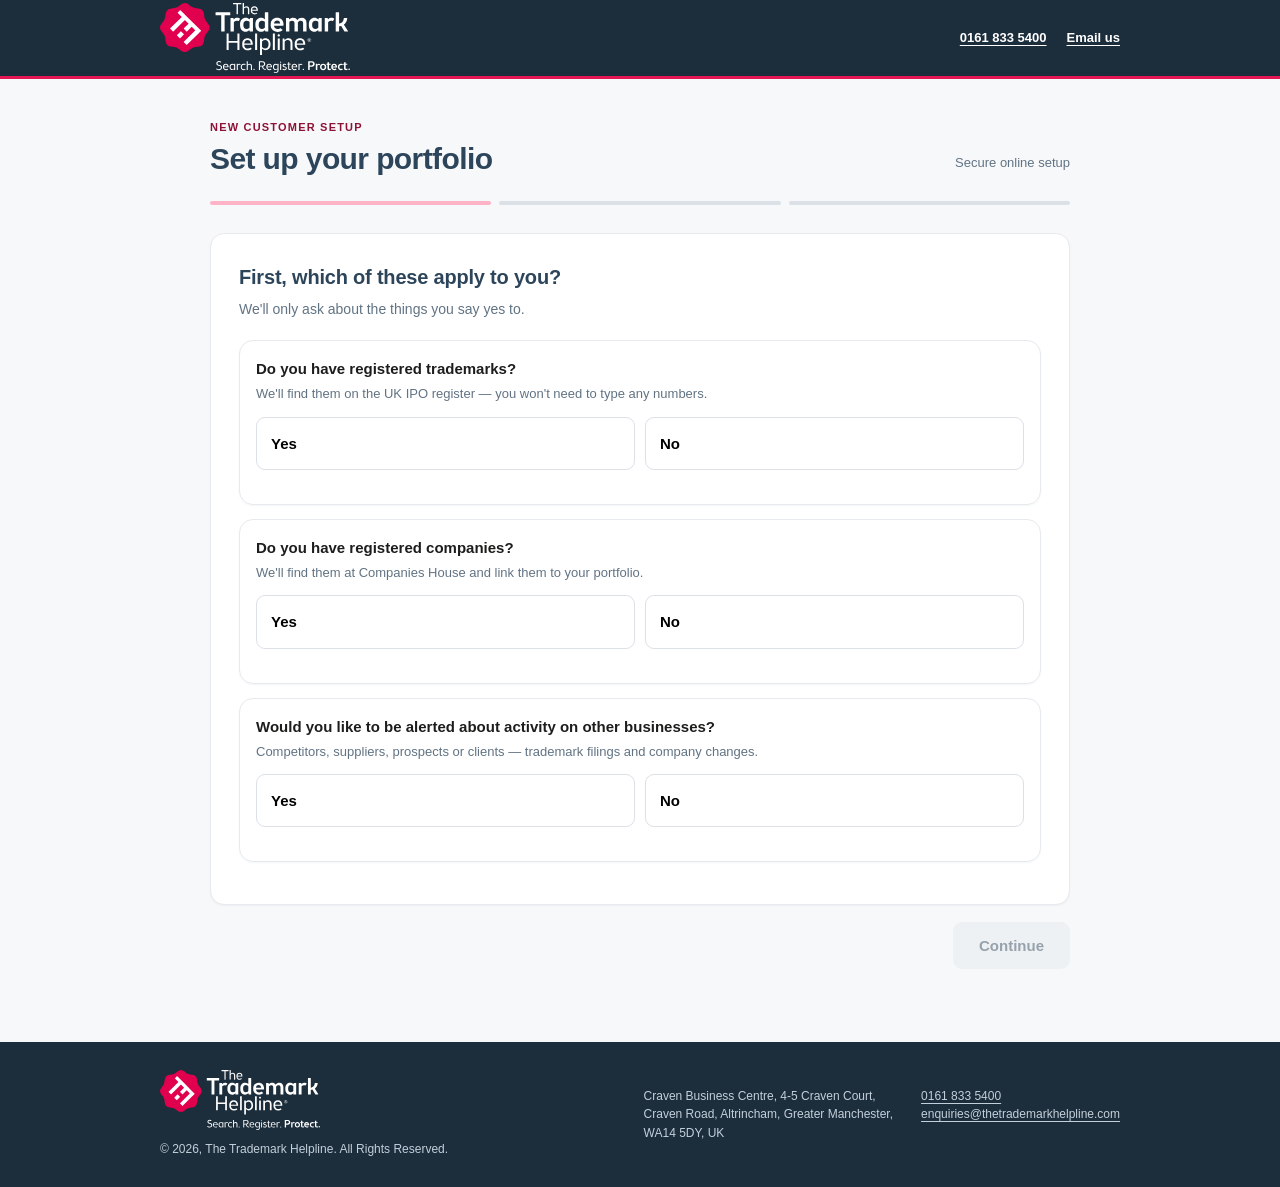
==== commit 7dd39dcb: "update v2/index.html" ====
--- a/v2/index.html
+++ b/v2/index.html
@@ -3,7 +3,7 @@
 <head>
 <meta charset="utf-8">
 <meta name="viewport" content="width=device-width, initial-scale=1">
-<meta name="tmh-build" content="build 22 Sep 10:32">
+<meta name="tmh-build" content="build 28 Sep 14:50">
 <title>Set up your portfolio — The Trademark Helpline</title>
 <style>
   :root{
@@ -225,6 +225,8 @@
   router: { trademarks:null, companies:null, watchlist:null },
   applicants: [],      // {ipo,name,kind,postcode,marks:[{...,include}],companies:[]}
   companies: [],       // {company_number,company_name,...,include}
+  billingCompanyNumber: null,
+  billingConfirmed: false,
   users: [ blankUser(true) ],
   watch: { applicants:[], companies:[] },   // each carries .relationship
 };
@@ -334,15 +336,20 @@
   }
 }
 function snapshot(){
+  const selectedCompanies = S.companies.filter(c=>c.include);
+  const billingCompanyNumber = selectedCompanies.length === 1
+    ? selectedCompanies[0].company_number : S.billingCompanyNumber;
   return {
     router: S.router,
+    ...(selectedCompanies.length && billingCompanyNumber
+      ? {billing_company_number:billingCompanyNumber} : {}),
     portfolio: {
       applicants: S.applicants.map(a => ({
         ipo_identifier:a.ipo, name:a.name, basis:a.basis || 'owned',
         trademarks: a.marks.filter(m=>m.include).map(m=>m.application_number),
         excluded:   a.marks.filter(m=>!m.include).map(m=>m.application_number),
       })),
-      companies: S.companies.filter(c=>c.include)
+      companies: selectedCompanies
                   .map(c=>({company_number:c.company_number, company_name:c.company_name,
                             basis:c.basis || 'owned', via:c.via})),
     },
@@ -538,7 +545,12 @@
 /* ── step 6: review ────────────────────────────────────────────────── */
 function viewReview(){
   const marks = S.applicants.reduce((n,a)=>n+a.marks.filter(m=>m.include).length,0);
-  const cos   = S.companies.filter(c=>c.include).length;
+  const selectedCompanies = S.companies.filter(c=>c.include);
+  const cos   = selectedCompanies.length;
+  if (cos > 1 && !selectedCompanies.some(c=>c.company_number===S.billingCompanyNumber)) {
+    S.billingCompanyNumber = selectedCompanies[0].company_number;
+    S.billingConfirmed = false;
+  }
   const wm    = S.watch.applicants.reduce((n,a)=>n+a.marks.filter(m=>m.include).length,0);
   const wc    = S.watch.companies.filter(c=>c.include).length;
   const line = (l,v) => `<div class="row"><div class="main"><div class="t">${l}</div></div>
@@ -553,6 +565,18 @@
       ${S.router.watchlist ? line('Companies on your watchlist', wc) : ''}
       ${line('People with access', S.users.length)}
     </div>
+    ${cos > 1 ? `<div class="ask">
+      <label for="billingCompany"><strong>Billing company</strong></label>
+      <p class="hint">The first company is proposed as the main company for billing.
+        Please confirm it or choose another from your portfolio.</p>
+      <select id="billingCompany">
+        ${selectedCompanies.map(c=>`<option value="${esc(c.company_number)}" ${
+          c.company_number===S.billingCompanyNumber?'selected':''}>${
+          esc(c.company_name)} (${esc(c.company_number)})</option>`).join('')}
+      </select>
+      <label><input type="checkbox" id="billingConfirmed" ${S.billingConfirmed?'checked':''}>
+        I confirm this is the billing company for my submitted portfolio.</label>
+    </div>` : ''}
     <h3>Excluded</h3>
     <p class="hint">Anything you unticked stays out of your portfolio. You can add it later.</p>
   </div>`;
@@ -740,6 +764,11 @@
 
 function valid(id){
   if (id==='router') return Object.values(S.router).every(v=>v!==null);
+  if (id==='review'){
+    const selected = S.companies.filter(c=>c.include);
+    return selected.length < 2 || (S.billingConfirmed &&
+      selected.some(c=>c.company_number===S.billingCompanyNumber));
+  }
   if (id==='users'){
     const p = S.users[0];
     const recipients = S.users.filter(u=>u.reports);
@@ -752,6 +781,18 @@
 
 /* ── events ────────────────────────────────────────────────────────── */
 function wire(id){
+  if (id==='review' && $('#billingCompany')){
+    $('#billingCompany').onchange = e => {
+      S.billingCompanyNumber = e.target.value;
+      S.billingConfirmed = false;
+      $('#billingConfirmed').checked = false;
+      $('#next').disabled = true;
+    };
+    $('#billingConfirmed').onchange = e => {
+      S.billingConfirmed = e.target.checked;
+      $('#next').disabled = !valid('review');
+    };
+  }
   if (id==='router'){
     $('#stage').querySelectorAll('[data-k]').forEach(b => b.onclick = () => {
       S.router[b.dataset.k] = b.dataset.v === '1';
@@ -1198,6 +1239,7 @@
 /* ── navigation ────────────────────────────────────────────────────── */
 $('#next').onclick = async () => {
   const st = steps();
+  if (!valid(st[at].id)) return;
   const ok = await save();
 
   /* Never tell someone their portfolio is set up when nothing was stored.
@@ -1232,7 +1274,7 @@
 
 /* Stamped at publish. GitHub Pages caches for 10 minutes, so "I still see the
    old behaviour" is usually a stale copy — this says which one is loaded. */
-window.BUILD = 'build 22 Sep 10:32';
+window.BUILD = 'build 28 Sep 14:50';
 
 render();
 </script>
--- a/v2/assets/onboarding-shell.css
+++ b/v2/assets/onboarding-shell.css
@@ -0,0 +1,423 @@
+:root {
+  --ink: #1d1d1b;
+  --muted: #617383;
+  --line: #e6e9ed;
+  --bg: #f7f8fa;
+  --card: #ffffff;
+  --brand: #e51652;
+  --brand-dark: #8d1236;
+  --brand-tint: #fde7ee;
+  --ok: #1f8a5b;
+  --ok-tint: #e7f6ee;
+  --warn: #8a5c11;
+  --warn-tint: #fcf2e1;
+  --r: 14px;
+  --tmh-navy: #1c2d3b;
+  --tmh-heading: #2d455a;
+  --tmh-secondary: #3f4c58;
+  --tmh-control-border: #dce1e7;
+  --tmh-row: #f2f4f7;
+}
+
+html {
+  min-width: 320px;
+  scroll-behavior: smooth;
+}
+
+body {
+  display: flex;
+  min-height: 100vh;
+  flex-direction: column;
+  overflow-x: hidden;
+  font-family: -apple-system, BlinkMacSystemFont, "Segoe UI", Roboto, Helvetica, Arial, sans-serif;
+}
+
+.skip-link {
+  position: fixed;
+  z-index: 100;
+  top: 8px;
+  left: 8px;
+  padding: 10px 14px;
+  border-radius: 9px;
+  background: #ffffff;
+  color: var(--tmh-navy);
+  font-weight: 700;
+  transform: translateY(-160%);
+}
+
+.skip-link:focus {
+  width: auto;
+  height: auto;
+  overflow: visible;
+  clip-path: none;
+  transform: translateY(0);
+}
+
+.skip-link:not(:focus) {
+  width: 1px;
+  height: 1px;
+  padding: 0;
+  overflow: hidden;
+  clip-path: inset(50%);
+  white-space: nowrap;
+}
+
+.site-header {
+  display: block;
+  margin: 0;
+  border-bottom: 3px solid var(--brand);
+  background: var(--tmh-navy);
+  color: #ffffff;
+}
+
+.site-header__inner,
+.site-footer__inner {
+  width: min(100% - 40px, 960px);
+  margin: 0 auto;
+}
+
+.site-header__inner {
+  display: flex;
+  min-height: 76px;
+  align-items: center;
+  justify-content: space-between;
+  gap: 24px;
+}
+
+.site-header img {
+  display: block;
+  width: 190px;
+  height: auto;
+}
+
+.site-header__contact {
+  display: flex;
+  align-items: center;
+  gap: 20px;
+  font-size: 13px;
+  font-weight: 700;
+}
+
+.site-header__contact a,
+.site-footer a {
+  color: inherit;
+  text-underline-offset: 3px;
+}
+
+.wrap {
+  width: 100%;
+  max-width: 900px;
+  flex: 1;
+  padding: 40px 20px 72px;
+}
+
+.form-heading {
+  display: flex;
+  align-items: flex-end;
+  justify-content: space-between;
+  gap: 20px;
+  margin-bottom: 24px;
+}
+
+.form-heading h1 {
+  margin: 0;
+  color: var(--tmh-heading);
+  font-size: clamp(25px, 4vw, 30px);
+  font-weight: 800;
+  letter-spacing: -0.6px;
+  line-height: 1.15;
+}
+
+.form-heading .sub {
+  padding-bottom: 3px;
+  color: var(--muted);
+  font-size: 13px;
+  white-space: nowrap;
+}
+
+.eyebrow {
+  margin: 0 0 6px;
+  color: var(--brand-dark);
+  font-size: 11px;
+  font-weight: 800;
+  letter-spacing: 1.2px;
+  text-transform: uppercase;
+}
+
+.steps {
+  gap: 8px;
+  margin-bottom: 28px;
+}
+
+.steps div {
+  height: 4px;
+  background: #dce1e7;
+}
+
+.steps div.now {
+  opacity: 1;
+  background: #ffb3c7;
+}
+
+.card,
+.ask,
+.rows,
+.group,
+.user,
+.facts,
+.who {
+  border-color: var(--line);
+  box-shadow: 0 1px 2px rgba(45, 69, 90, 0.05);
+}
+
+.card {
+  padding: clamp(20px, 4vw, 28px);
+}
+
+h2 {
+  color: var(--tmh-heading);
+  font-size: 20px;
+  font-weight: 800;
+}
+
+h3 {
+  color: var(--muted);
+  font-size: 11px;
+  font-weight: 800;
+  letter-spacing: 1.2px;
+}
+
+.lead,
+.choice .h,
+.ask .h,
+.hint,
+.row .m,
+.group > .head .m,
+.facts .k {
+  color: var(--muted);
+}
+
+.signatory-choice input[type="radio"] {
+  flex: none;
+  width: 18px;
+  height: 18px;
+  margin-top: 2px;
+  accent-color: var(--brand);
+}
+
+.choice button,
+.roles button,
+.row,
+.facts div.f,
+.searchbar select,
+.searchbar input,
+.grid input,
+.secondary,
+button.ghost {
+  border-color: var(--tmh-control-border);
+}
+
+.choice button:hover,
+.roles button:hover,
+button.ghost:hover,
+.secondary:hover {
+  border-color: #c8ced5;
+  background: #fbfcfd;
+}
+
+.primary,
+.searchbar button {
+  min-height: 44px;
+  border-radius: 9px;
+  background: var(--brand);
+  font-weight: 700;
+  transition: background 150ms ease;
+}
+
+.primary:hover,
+.searchbar button:hover {
+  background: #c9134a;
+}
+
+.secondary,
+button.ghost,
+.choice button,
+.roles button,
+.searchbar select,
+.searchbar input,
+.grid input {
+  min-height: 44px;
+  border-radius: 9px;
+}
+
+.primary:disabled,
+.searchbar button:disabled {
+  background: #eef1f4;
+  color: #96a2ac;
+  opacity: 1;
+}
+
+a {
+  color: var(--brand-dark);
+}
+
+a:focus-visible,
+button:focus-visible,
+input:focus-visible,
+select:focus-visible,
+textarea:focus-visible,
+[tabindex]:focus-visible {
+  outline: 2px solid var(--brand);
+  outline-offset: 2px;
+}
+
+.site-header a:focus-visible,
+.site-footer a:focus-visible {
+  outline-color: #ffb3c7;
+}
+
+.secondary-action {
+  margin: 10px 0 0 8px;
+  color: var(--tmh-secondary);
+}
+
+.done-head {
+  border-left-color: var(--ok);
+}
+
+.table-scroll {
+  scrollbar-color: #c8ced5 transparent;
+}
+
+.site-footer {
+  background: var(--tmh-navy);
+  color: #c3d0da;
+}
+
+.site-footer__inner {
+  display: grid;
+  grid-template-columns: 1fr auto;
+  align-items: center;
+  gap: 36px;
+  padding: 28px 0;
+}
+
+.site-footer img {
+  display: block;
+  width: 160px;
+  height: auto;
+  margin-bottom: 10px;
+}
+
+.site-footer p {
+  margin: 0;
+  font-size: 12px;
+}
+
+.site-footer__details {
+  display: grid;
+  grid-template-columns: auto auto;
+  gap: 28px;
+}
+
+@media (max-width: 640px) {
+  .site-header__inner,
+  .site-footer__inner {
+    width: min(100% - 32px, 960px);
+  }
+
+  .site-header__inner {
+    min-height: 68px;
+    gap: 14px;
+  }
+
+  .site-header img {
+    width: 146px;
+  }
+
+  .site-header__contact {
+    align-items: flex-end;
+    flex-direction: column;
+    gap: 2px;
+    font-size: 12px;
+  }
+
+  .wrap {
+    padding: 30px 16px 56px;
+  }
+
+  .form-heading {
+    align-items: flex-start;
+    flex-direction: column;
+    gap: 8px;
+  }
+
+  .form-heading .sub {
+    white-space: normal;
+  }
+
+  .nav {
+    align-items: stretch;
+    flex-direction: column-reverse;
+  }
+
+  .nav .right {
+    align-items: stretch;
+    flex-direction: column;
+  }
+
+  .nav button {
+    width: 100%;
+  }
+
+  .saved {
+    min-height: 20px;
+    text-align: right;
+  }
+
+  .secondary-action {
+    display: block;
+    width: 100%;
+    margin: 10px 0 0;
+  }
+
+  .done-head .primary {
+    width: 100%;
+  }
+
+  .site-footer__inner,
+  .site-footer__details {
+    grid-template-columns: 1fr;
+  }
+
+  .site-footer__inner {
+    gap: 24px;
+  }
+
+  .site-footer__details {
+    gap: 16px;
+  }
+}
+
+@media (prefers-reduced-motion: reduce) {
+  *,
+  *::before,
+  *::after {
+    scroll-behavior: auto !important;
+    transition-duration: 0.01ms !important;
+    animation-duration: 0.01ms !important;
+    animation-iteration-count: 1 !important;
+  }
+}
+
+@media print {
+  .skip-link,
+  .site-header,
+  .site-footer {
+    display: none;
+  }
+
+  .wrap {
+    width: 100%;
+  }
+}
